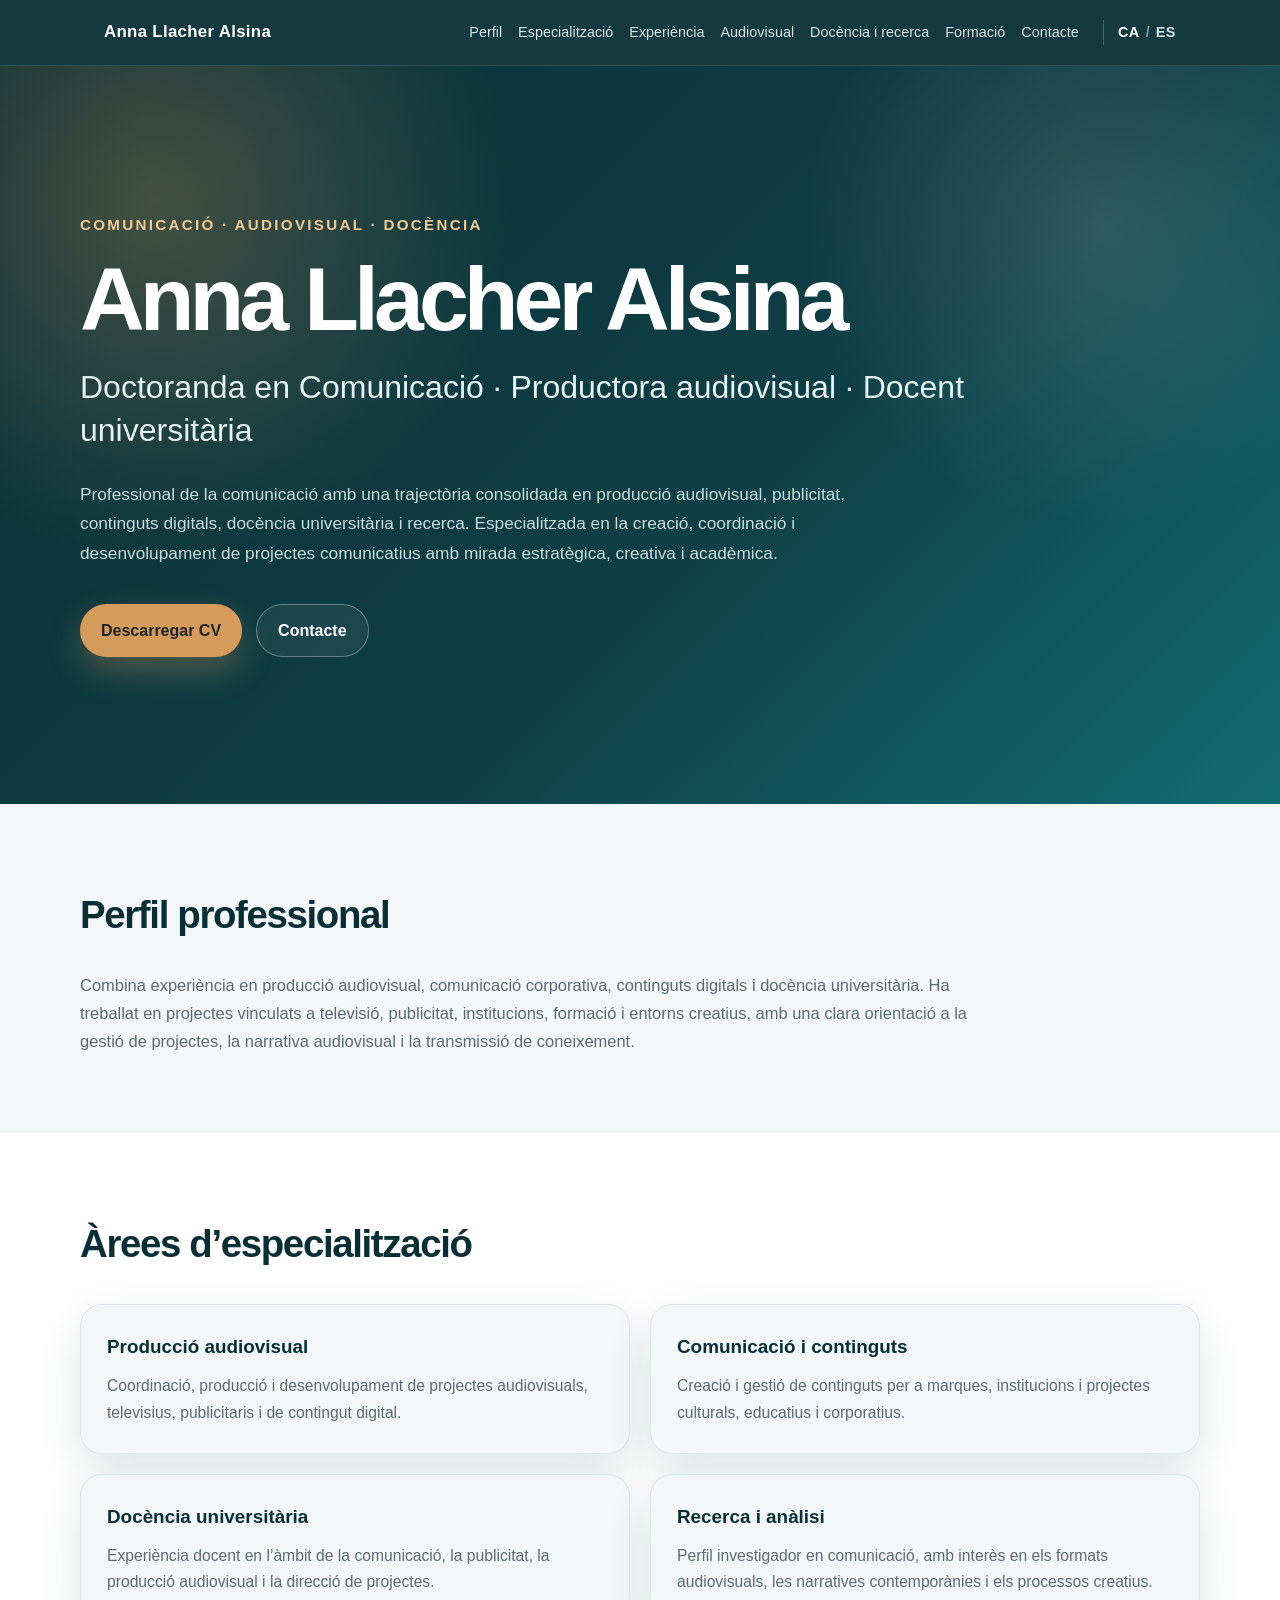
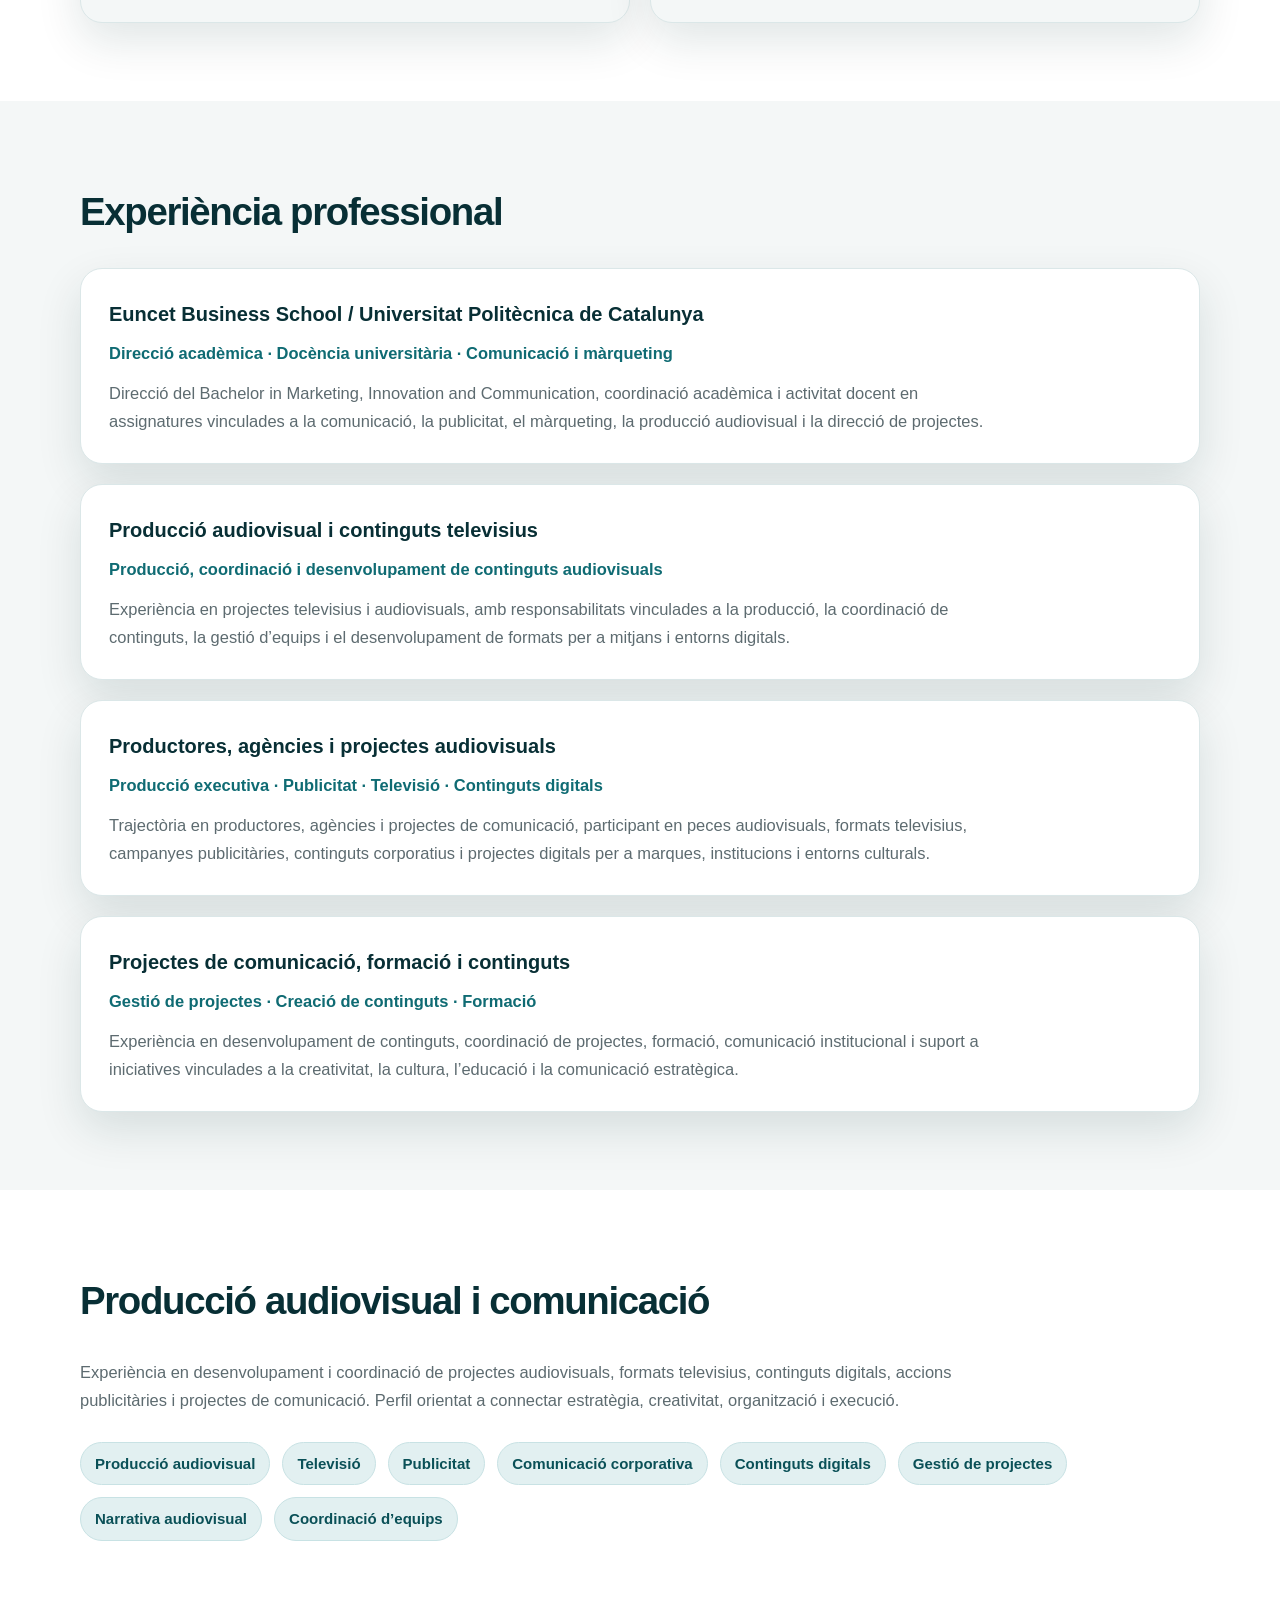
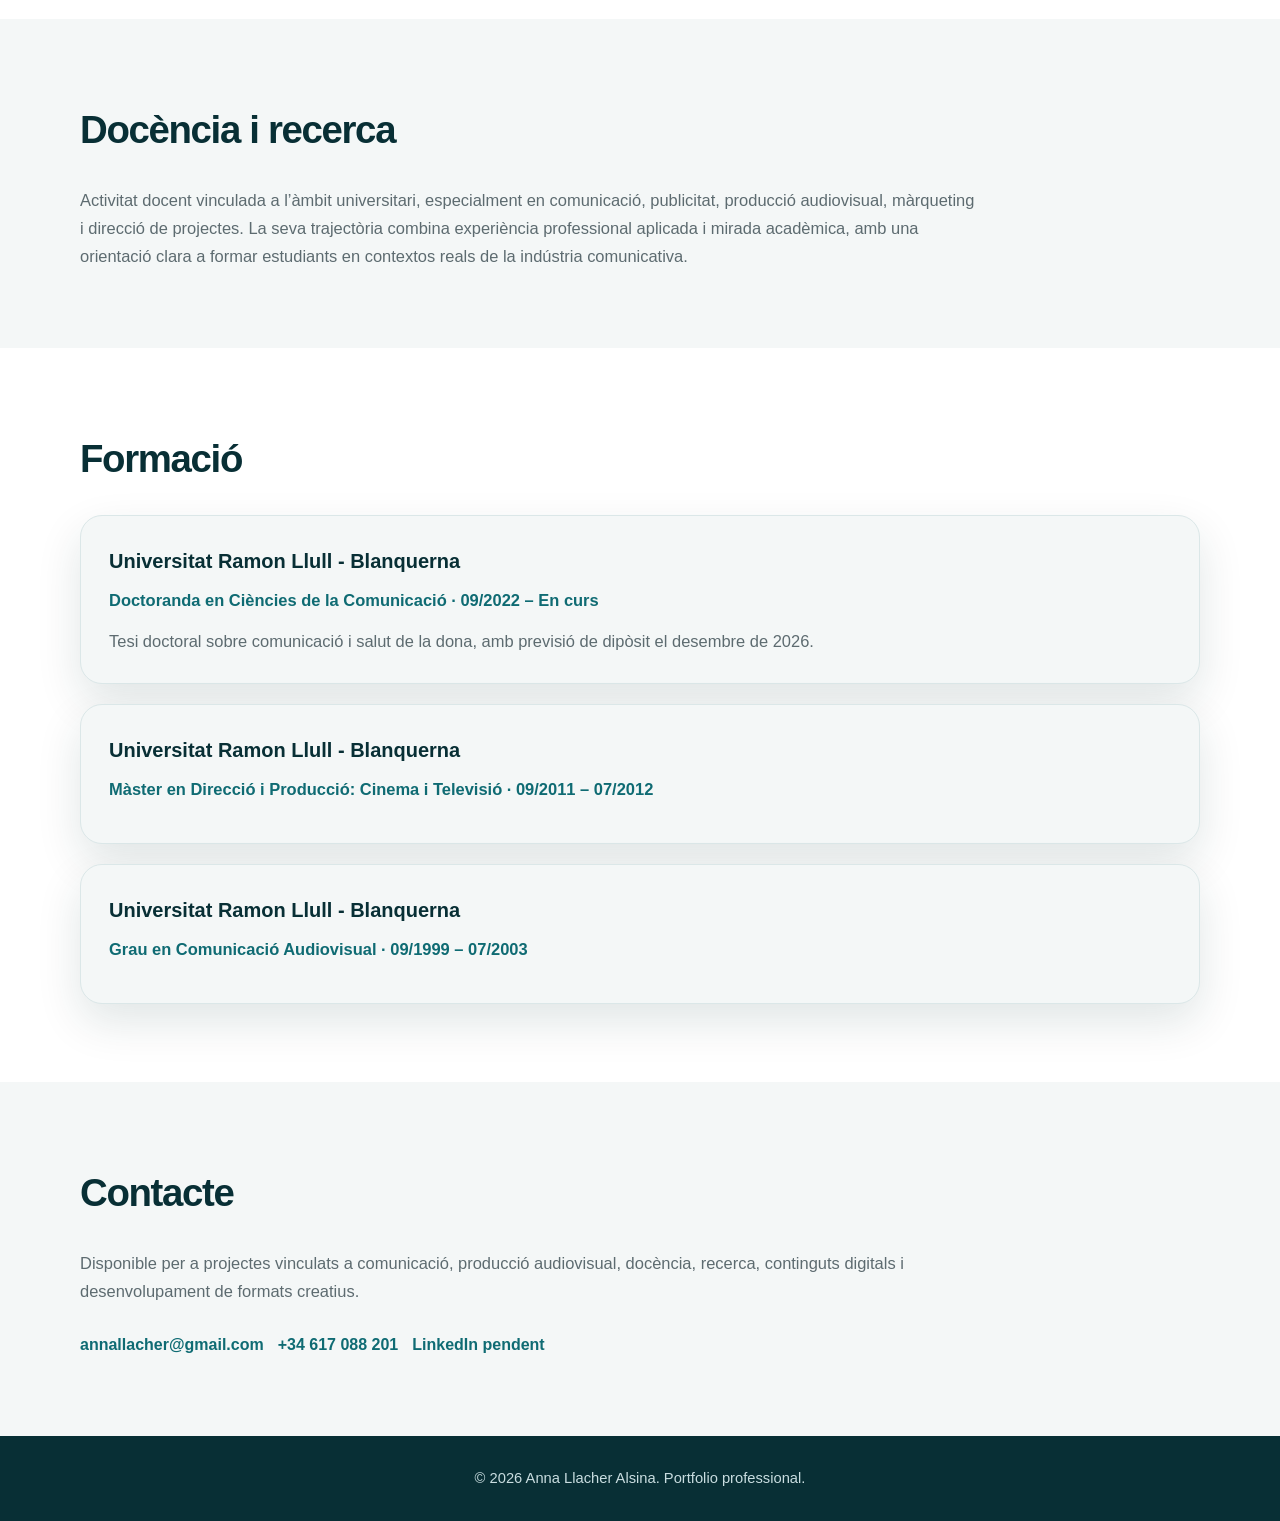
==== index.html @ 97cc1ad0 "Initial Anna Llacher professional portfolio" ====
<!DOCTYPE html>
<html lang="ca">

<head>
    <meta charset="UTF-8" />
    <meta name="viewport" content="width=device-width, initial-scale=1.0" />

    <title>Anna Llacher Alsina | Comunicació, audiovisual i docència</title>

    <meta name="description"
        content="Portfolio professional d'Anna Llacher Alsina, doctoranda en Comunicació, productora audiovisual, docent universitària i professional de la comunicació." />

    <link rel="stylesheet" href="styles.css" />
</head>

<body>

    <header class="site-header">
        <nav class="navbar">
            <a class="brand" href="#inici">Anna Llacher Alsina</a>

            <div class="nav-links">
                <a href="#perfil">Perfil</a>
                <a href="#especialitzacio">Especialització</a>
                <a href="#experiencia">Experiència</a>
                <a href="#audiovisual">Audiovisual</a>
                <a href="#docencia">Docència i recerca</a>
                <a href="#formacio">Formació</a>
                <a href="#contacte">Contacte</a>

                <div class="language-switcher">
                    <a href="index.html" class="active">CA</a>
                    <span>/</span>
                    <a href="es.html">ES</a>
                </div>
            </div>
        </nav>
    </header>

    <main id="inici">
        <section class="hero">
            <div class="hero-content">
                <p class="eyebrow">Comunicació · Audiovisual · Docència</p>

                <h1>Anna Llacher Alsina</h1>

                <h2>Doctoranda en Comunicació · Productora audiovisual · Docent universitària</h2>

                <p class="hero-text">
                    Professional de la comunicació amb una trajectòria consolidada en producció audiovisual,
                    publicitat, continguts digitals, docència universitària i recerca. Especialitzada en la
                    creació, coordinació i desenvolupament de projectes comunicatius amb mirada estratègica,
                    creativa i acadèmica.
                </p>

                <div class="hero-actions">
                    <a class="btn btn-primary" href="assets/cv/Anna_Llacher_CV_Septiembre2025_CA.pdf" download>
                        Descarregar CV
                    </a>

                    <a class="btn btn-secondary" href="#contacte">
                        Contacte
                    </a>
                </div>
            </div>
        </section>

        <section id="perfil" class="section">
            <div class="container">
                <h2>Perfil professional</h2>

                <p>
                    Combina experiència en producció audiovisual, comunicació corporativa, continguts digitals
                    i docència universitària. Ha treballat en projectes vinculats a televisió, publicitat,
                    institucions, formació i entorns creatius, amb una clara orientació a la gestió de projectes,
                    la narrativa audiovisual i la transmissió de coneixement.
                </p>
            </div>
        </section>

        <section id="especialitzacio" class="section section-alt">
            <div class="container">
                <h2>Àrees d’especialització</h2>

                <div class="grid">
                    <article class="mini-card">
                        <h3>Producció audiovisual</h3>
                        <p>
                            Coordinació, producció i desenvolupament de projectes audiovisuals, televisius,
                            publicitaris i de contingut digital.
                        </p>
                    </article>

                    <article class="mini-card">
                        <h3>Comunicació i continguts</h3>
                        <p>
                            Creació i gestió de continguts per a marques, institucions i projectes culturals,
                            educatius i corporatius.
                        </p>
                    </article>

                    <article class="mini-card">
                        <h3>Docència universitària</h3>
                        <p>
                            Experiència docent en l’àmbit de la comunicació, la publicitat, la producció
                            audiovisual i la direcció de projectes.
                        </p>
                    </article>

                    <article class="mini-card">
                        <h3>Recerca i anàlisi</h3>
                        <p>
                            Perfil investigador en comunicació, amb interès en els formats audiovisuals,
                            les narratives contemporànies i els processos creatius.
                        </p>
                    </article>
                </div>
            </div>
        </section>

        <section id="experiencia" class="section">
            <div class="container">
                <h2>Experiència professional</h2>

                <article class="card">
                    <h3>Euncet Business School / Universitat Politècnica de Catalunya</h3>
                    <p class="card-subtitle">Direcció acadèmica · Docència universitària · Comunicació i màrqueting</p>

                    <p>
                        Direcció del Bachelor in Marketing, Innovation and Communication, coordinació acadèmica
                        i activitat docent en assignatures vinculades a la comunicació, la publicitat, el màrqueting,
                        la producció audiovisual i la direcció de projectes.
                    </p>
                </article>

                <article class="card">
                    <h3>Producció audiovisual i continguts televisius</h3>
                    <p class="card-subtitle">Producció, coordinació i desenvolupament de continguts audiovisuals</p>

                    <p>
                        Experiència en projectes televisius i audiovisuals, amb responsabilitats vinculades a la
                        producció, la coordinació de continguts, la gestió d’equips i el desenvolupament de formats
                        per a mitjans i entorns digitals.
                    </p>
                </article>

                <article class="card">
                    <h3>Productores, agències i projectes audiovisuals</h3>
                    <p class="card-subtitle">Producció executiva · Publicitat · Televisió · Continguts digitals</p>

                    <p>
                        Trajectòria en productores, agències i projectes de comunicació, participant en peces
                        audiovisuals, formats televisius, campanyes publicitàries, continguts corporatius i projectes
                        digitals per a marques, institucions i entorns culturals.
                    </p>
                </article>

                <article class="card">
                    <h3>Projectes de comunicació, formació i continguts</h3>
                    <p class="card-subtitle">Gestió de projectes · Creació de continguts · Formació</p>

                    <p>
                        Experiència en desenvolupament de continguts, coordinació de projectes, formació,
                        comunicació institucional i suport a iniciatives vinculades a la creativitat, la cultura,
                        l’educació i la comunicació estratègica.
                    </p>
                </article>
            </div>
        </section>

        <section id="audiovisual" class="section section-alt">
            <div class="container">
                <h2>Producció audiovisual i comunicació</h2>

                <p>
                    Experiència en desenvolupament i coordinació de projectes audiovisuals, formats televisius,
                    continguts digitals, accions publicitàries i projectes de comunicació. Perfil orientat a
                    connectar estratègia, creativitat, organització i execució.
                </p>

                <div class="tags">
                    <span>Producció audiovisual</span>
                    <span>Televisió</span>
                    <span>Publicitat</span>
                    <span>Comunicació corporativa</span>
                    <span>Continguts digitals</span>
                    <span>Gestió de projectes</span>
                    <span>Narrativa audiovisual</span>
                    <span>Coordinació d’equips</span>
                </div>
            </div>
        </section>

        <section id="docencia" class="section">
            <div class="container">
                <h2>Docència i recerca</h2>

                <p>
                    Activitat docent vinculada a l’àmbit universitari, especialment en comunicació,
                    publicitat, producció audiovisual, màrqueting i direcció de projectes. La seva
                    trajectòria combina experiència professional aplicada i mirada acadèmica, amb una
                    orientació clara a formar estudiants en contextos reals de la indústria comunicativa.
                </p>
            </div>
        </section>

        <section id="formacio" class="section section-alt">
            <div class="container">
                <h2>Formació</h2>

                <article class="card">
                    <h3>Universitat Ramon Llull - Blanquerna</h3>
                    <p class="card-subtitle">Doctoranda en Ciències de la Comunicació · 09/2022 – En curs</p>
                    <p>
                        Tesi doctoral sobre comunicació i salut de la dona, amb previsió de dipòsit
                        el desembre de 2026.
                    </p>
                </article>

                <article class="card">
                    <h3>Universitat Ramon Llull - Blanquerna</h3>
                    <p class="card-subtitle">Màster en Direcció i Producció: Cinema i Televisió · 09/2011 – 07/2012</p>
                </article>

                <article class="card">
                    <h3>Universitat Ramon Llull - Blanquerna</h3>
                    <p class="card-subtitle">Grau en Comunicació Audiovisual · 09/1999 – 07/2003</p>
                </article>
            </div>
        </section>

        <section id="contacte" class="section">
            <div class="container">
                <h2>Contacte</h2>

                <p>
                    Disponible per a projectes vinculats a comunicació, producció audiovisual, docència,
                    recerca, continguts digitals i desenvolupament de formats creatius.
                </p>

                <div class="contact-links">
                    <a href="mailto:annallacher@gmail.com">annallacher@gmail.com</a>
                    <a href="tel:+34617088201">+34 617 088 201</a>
                    <a href="#">LinkedIn pendent</a>
                </div>
            </div>
        </section>
    </main>

    <footer class="site-footer">
        <p>© <span id="current-year"></span> Anna Llacher Alsina. Portfolio professional.</p>
    </footer>

    <script src="script.js"></script>
</body>

</html>
---- styles.css ----
/* =========================================================
   Portfolio Anna Llacher Alsina
   Estils principals
   ========================================================= */

/* Reset bàsic */
* {
  box-sizing: border-box;
  margin: 0;
  padding: 0;
}

/* Variables generals */
:root {
  --color-bg: #0f3f46;
  --color-bg-dark: #082f35;
  --color-bg-soft: #f4f7f7;
  --color-surface: #ffffff;
  --color-surface-alt: #eef5f5;
  --color-text: #172326;
  --color-text-muted: #5d6b70;
  --color-primary: #0f6b73;
  --color-primary-dark: #0a5057;
  --color-accent: #d59b5b;
  --color-border: #dbe7e8;
  --color-white: #ffffff;

  --max-width: 1120px;
  --radius-lg: 22px;
  --radius-md: 14px;
  --shadow-soft: 0 18px 45px rgba(8, 47, 53, 0.12);
}

/* Navegació suau per ancles */
html {
  scroll-behavior: smooth;
}

/* Estil general */
body {
  font-family: Arial, Helvetica, sans-serif;
  background: var(--color-bg-soft);
  color: var(--color-text);
  line-height: 1.7;
}

/* =========================================================
   Header i navegació
   ========================================================= */

.site-header {
  position: sticky;
  top: 0;
  z-index: 20;
  background: rgba(8, 47, 53, 0.95);
  backdrop-filter: blur(12px);
  border-bottom: 1px solid rgba(255, 255, 255, 0.12);
}

.navbar {
  max-width: var(--max-width);
  margin: 0 auto;
  padding: 18px 24px;
  display: flex;
  align-items: center;
  justify-content: space-between;
  gap: 24px;
}

.brand {
  color: var(--color-white);
  text-decoration: none;
  font-size: 1.05rem;
  font-weight: 700;
  letter-spacing: 0.02em;
  white-space: nowrap;
}

.nav-links {
  display: flex;
  align-items: center;
  gap: 16px;
  flex-wrap: wrap;
}

.nav-links a {
  color: #d6e6e8;
  text-decoration: none;
  font-size: 0.9rem;
  transition: color 0.2s ease;
}

.nav-links a:hover {
  color: var(--color-white);
}

/* Selector d’idioma */
.language-switcher {
  display: inline-flex;
  align-items: center;
  gap: 6px;
  margin-left: 8px;
  padding-left: 14px;
  border-left: 1px solid rgba(255, 255, 255, 0.22);
  color: #a9c7cb;
  font-size: 0.86rem;
  font-weight: 700;
}

.language-switcher a {
  color: #d6e6e8;
  text-decoration: none;
  letter-spacing: 0.04em;
}

.language-switcher a.active {
  color: var(--color-white);
}

.language-switcher span {
  color: #7fa5aa;
}

/* =========================================================
   Hero principal
   ========================================================= */

.hero {
  min-height: 82vh;
  display: flex;
  align-items: center;
  padding: 92px 24px;
  color: var(--color-white);
  background:
    radial-gradient(circle at 12% 18%, rgba(213, 155, 91, 0.28), transparent 28%),
    radial-gradient(circle at 86% 22%, rgba(255, 255, 255, 0.12), transparent 24%),
    linear-gradient(135deg, var(--color-bg-dark) 0%, var(--color-bg) 58%, #126b73 100%);
}

.hero-content {
  width: 100%;
  max-width: var(--max-width);
  margin: 0 auto;
}

.eyebrow {
  color: #f3c991;
  font-size: 0.95rem;
  font-weight: 700;
  letter-spacing: 0.15em;
  text-transform: uppercase;
  margin-bottom: 18px;
}

.hero h1 {
  max-width: 900px;
  font-size: clamp(3rem, 7vw, 5.9rem);
  line-height: 0.98;
  letter-spacing: -0.055em;
  margin-bottom: 22px;
}

.hero h2 {
  max-width: 940px;
  color: #e6f3f4;
  font-size: clamp(1.25rem, 2.5vw, 2rem);
  font-weight: 500;
  line-height: 1.35;
  margin-bottom: 28px;
}

.hero-text {
  max-width: 820px;
  color: #c9dde0;
  font-size: 1.08rem;
  margin-bottom: 36px;
}

/* Botons */
.hero-actions {
  display: flex;
  gap: 14px;
  flex-wrap: wrap;
}

.btn {
  display: inline-flex;
  align-items: center;
  justify-content: center;
  min-height: 46px;
  padding: 12px 21px;
  border-radius: 999px;
  font-weight: 700;
  text-decoration: none;
  transition:
    transform 0.18s ease,
    box-shadow 0.18s ease,
    background 0.18s ease,
    border-color 0.18s ease;
}

.btn:hover {
  transform: translateY(-2px);
}

.btn-primary {
  background: var(--color-accent);
  color: #1d2527;
  box-shadow: 0 14px 32px rgba(213, 155, 91, 0.32);
}

.btn-primary:hover {
  background: #e0a968;
}

.btn-secondary {
  color: var(--color-white);
  border: 1px solid rgba(255, 255, 255, 0.32);
  background: rgba(255, 255, 255, 0.06);
}

.btn-secondary:hover {
  background: rgba(255, 255, 255, 0.13);
}

/* =========================================================
   Seccions generals
   ========================================================= */

.section {
  padding: 78px 24px;
  background: var(--color-bg-soft);
}

.section-alt {
  background: var(--color-surface);
}

.container {
  max-width: var(--max-width);
  margin: 0 auto;
}

.section h2 {
  color: var(--color-bg-dark);
  font-size: clamp(1.85rem, 3vw, 2.55rem);
  letter-spacing: -0.035em;
  margin-bottom: 24px;
}

.section p {
  max-width: 900px;
  color: var(--color-text-muted);
  font-size: 1.03rem;
}

/* =========================================================
   Targetes
   ========================================================= */

.card {
  background: var(--color-surface);
  border: 1px solid var(--color-border);
  border-radius: var(--radius-lg);
  padding: 28px;
  margin-top: 20px;
  box-shadow: var(--shadow-soft);
}

.section-alt .card {
  background: var(--color-bg-soft);
}

.card h3 {
  color: var(--color-bg-dark);
  font-size: 1.25rem;
  margin-bottom: 8px;
}

.card-subtitle {
  color: var(--color-primary) !important;
  font-weight: 700;
  margin-bottom: 12px;
}

/* =========================================================
   Grid d’especialització
   ========================================================= */

.grid {
  display: grid;
  grid-template-columns: repeat(2, minmax(0, 1fr));
  gap: 20px;
  margin-top: 28px;
}

.mini-card {
  background: var(--color-bg-soft);
  border: 1px solid var(--color-border);
  border-radius: var(--radius-lg);
  padding: 26px;
  box-shadow: var(--shadow-soft);
}

.mini-card h3 {
  color: var(--color-bg-dark);
  font-size: 1.18rem;
  margin-bottom: 10px;
}

.mini-card p {
  color: var(--color-text-muted);
  font-size: 0.98rem;
}

/* =========================================================
   Tags
   ========================================================= */

.tags {
  display: flex;
  flex-wrap: wrap;
  gap: 12px;
  margin-top: 28px;
}

.tags span {
  display: inline-flex;
  align-items: center;
  min-height: 38px;
  padding: 8px 14px;
  border-radius: 999px;
  background: #e2f0f1;
  color: var(--color-primary-dark);
  border: 1px solid #c8e2e4;
  font-weight: 700;
  font-size: 0.94rem;
}

/* =========================================================
   Contacte
   ========================================================= */

.contact-links {
  display: flex;
  flex-wrap: wrap;
  gap: 14px;
  margin-top: 26px;
}

.contact-links a {
  color: var(--color-primary);
  font-weight: 700;
  text-decoration: none;
}

.contact-links a:hover {
  text-decoration: underline;
}

/* =========================================================
   Footer
   ========================================================= */

.site-footer {
  background: var(--color-bg-dark);
  color: #c9dde0;
  text-align: center;
  padding: 30px 24px;
}

.site-footer p {
  font-size: 0.92rem;
}

/* =========================================================
   Responsive
   ========================================================= */

@media (max-width: 900px) {
  .navbar {
    align-items: flex-start;
    flex-direction: column;
  }

  .nav-links {
    gap: 12px;
  }

  .language-switcher {
    margin-left: 0;
    padding-left: 0;
    border-left: none;
  }
}

@media (max-width: 760px) {
  .hero {
    min-height: auto;
    padding: 74px 22px;
  }

  .section {
    padding: 60px 22px;
  }

  .grid {
    grid-template-columns: 1fr;
  }

  .card,
  .mini-card {
    padding: 22px;
  }

  .hero h1 {
    letter-spacing: -0.04em;
  }
}
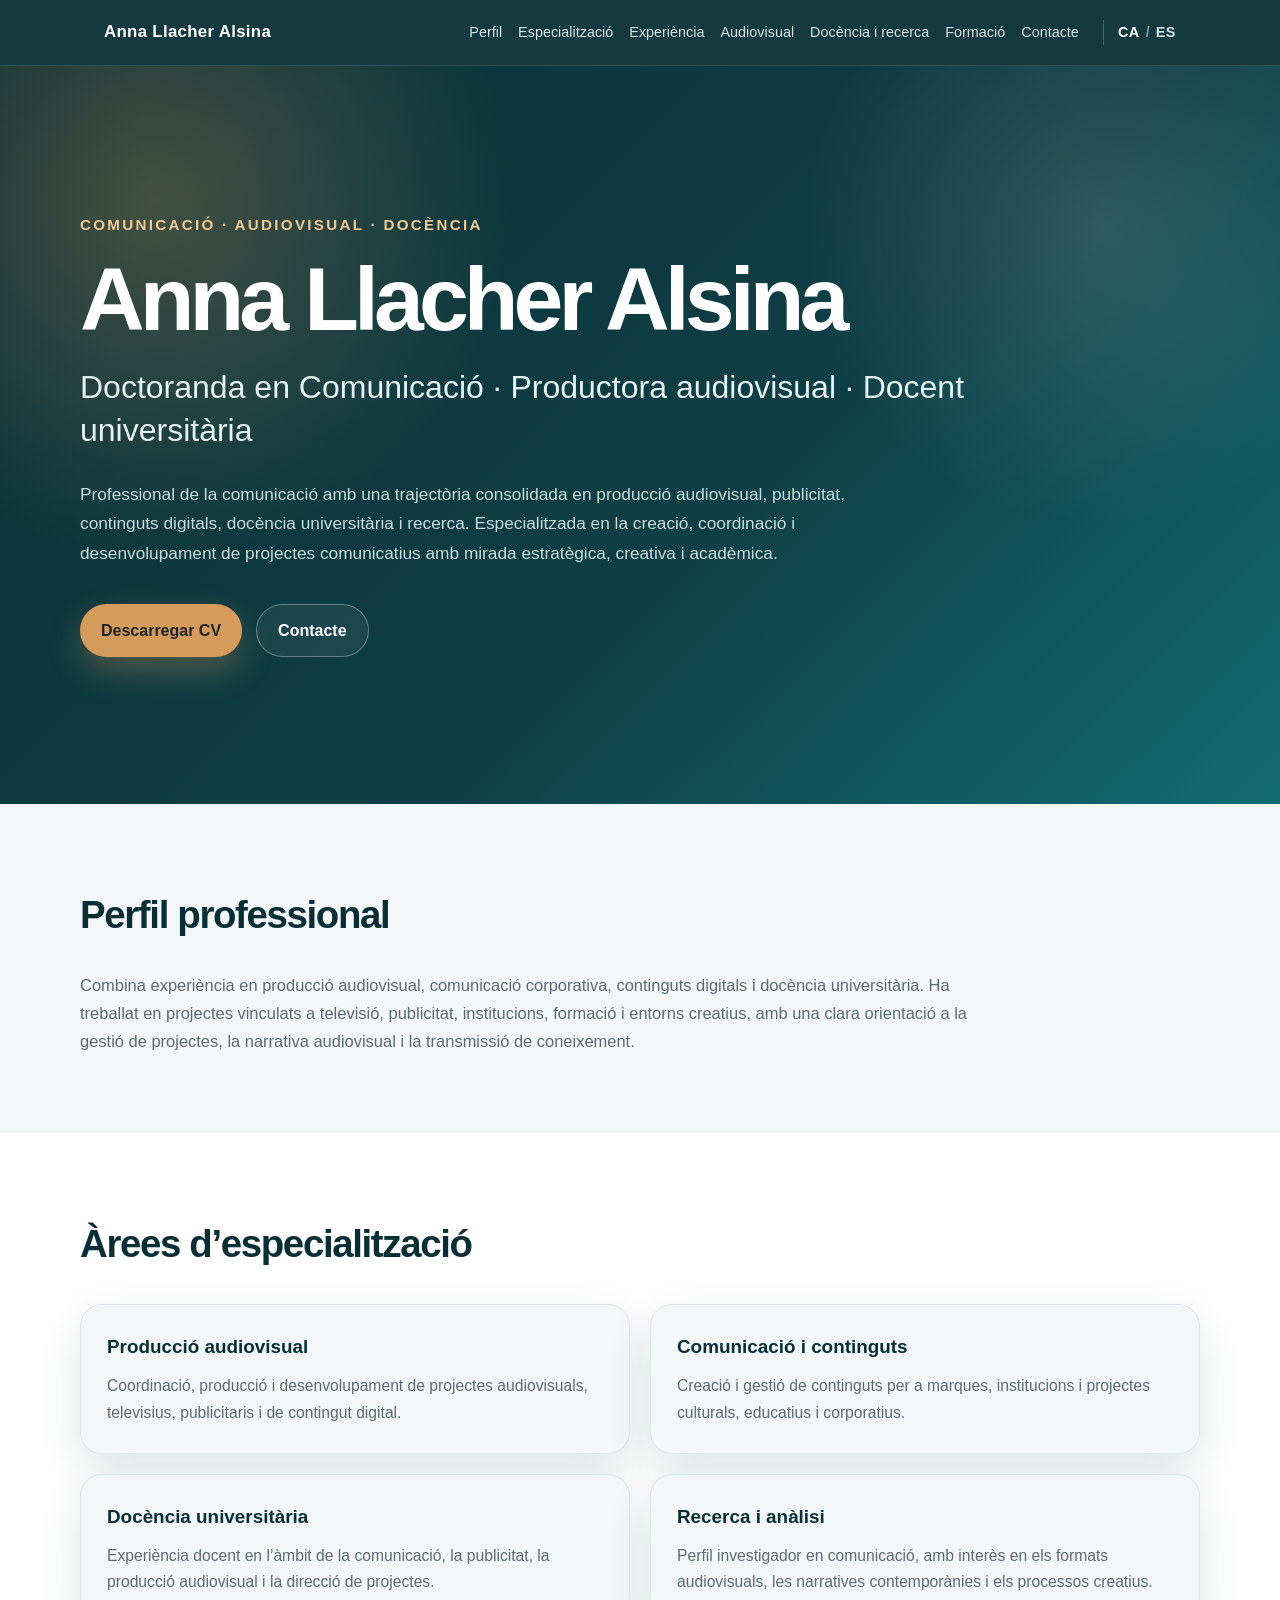
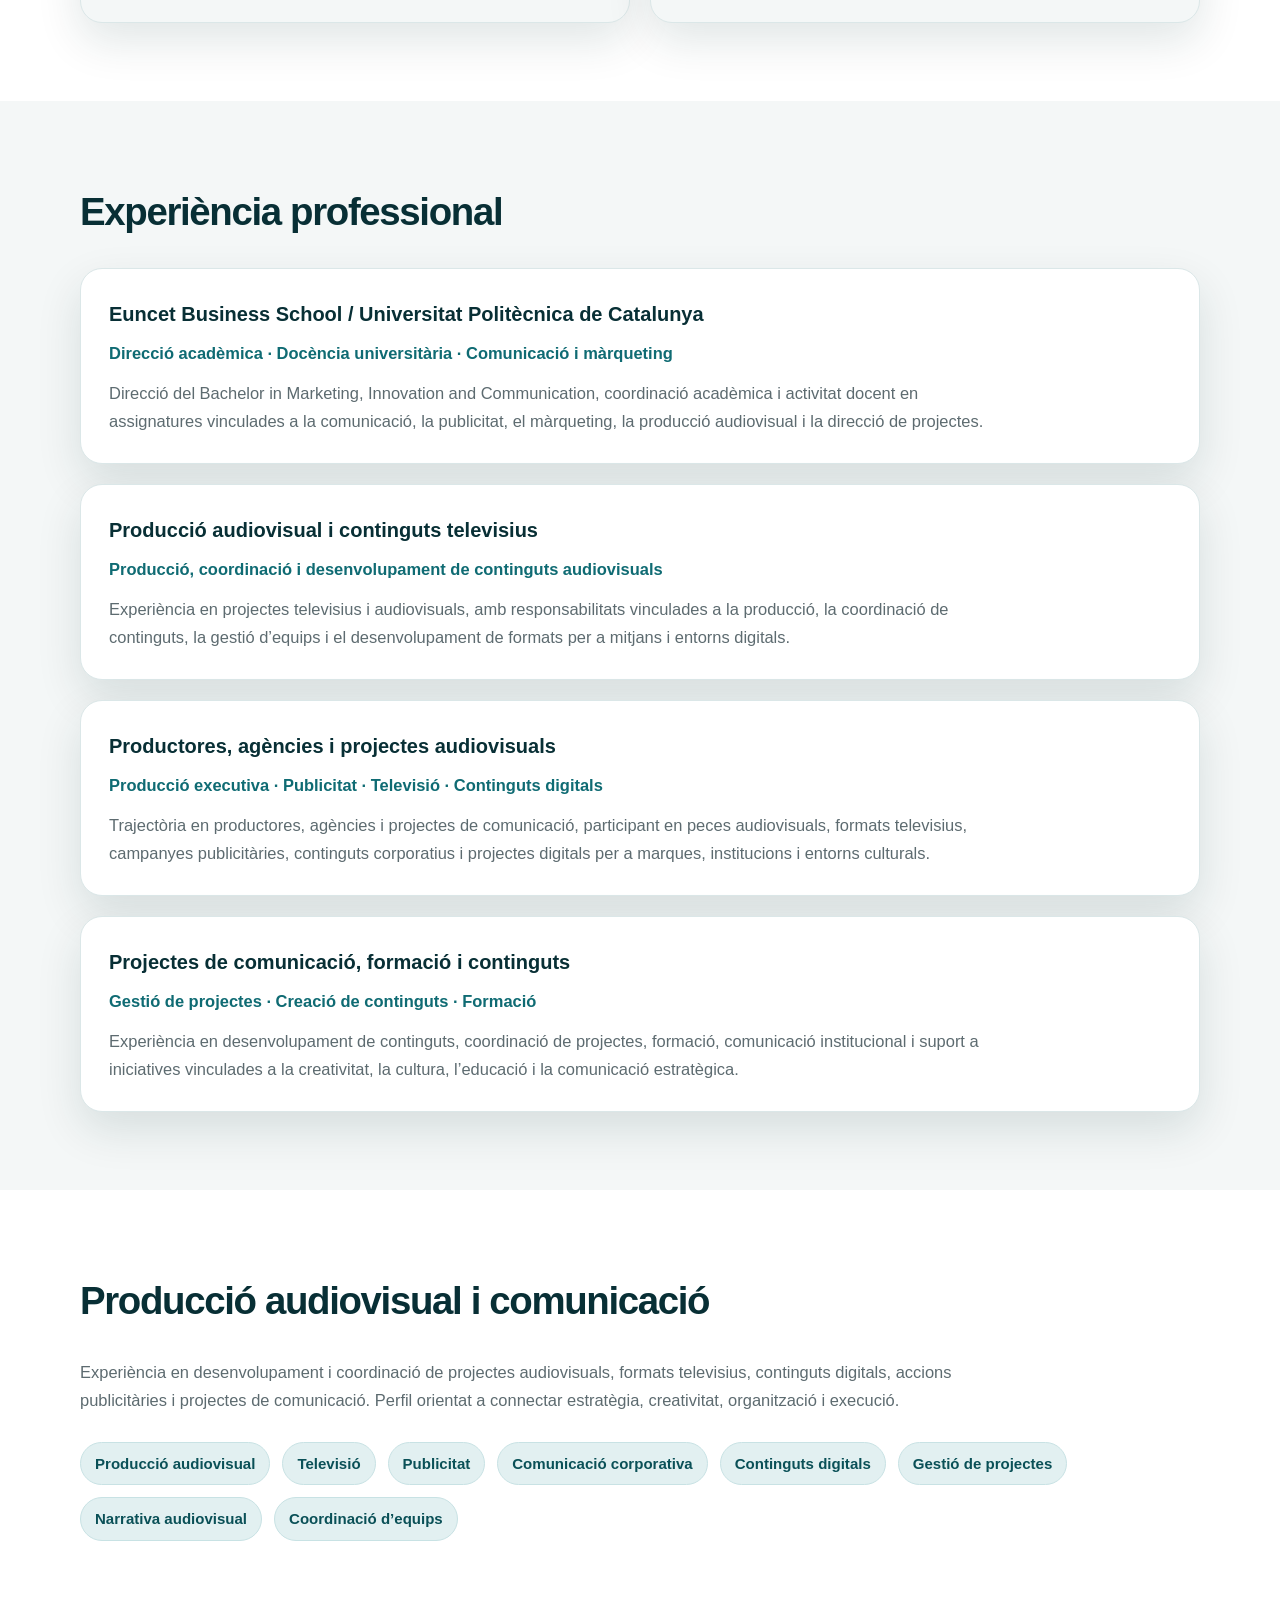
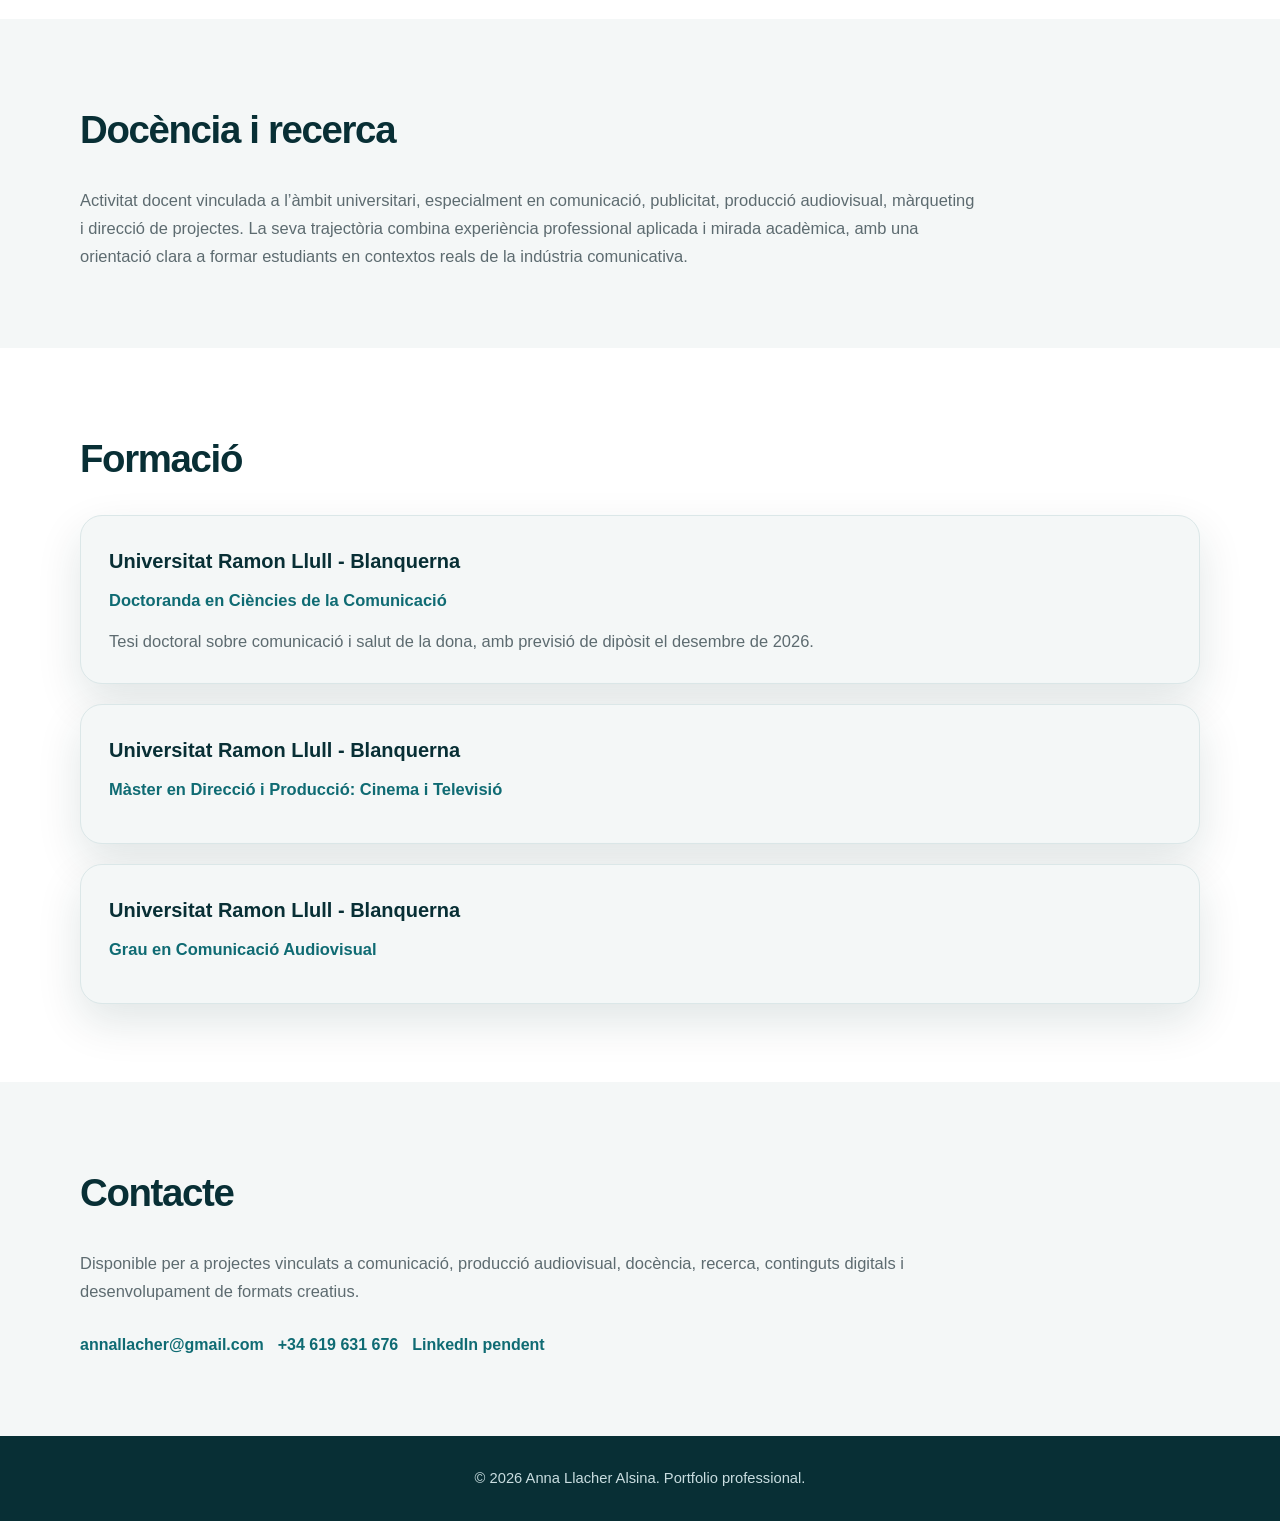
==== commit 79a7b48b: "Update portfolio content" ====
--- a/index.html
+++ b/index.html
@@ -210,7 +210,7 @@
 
                 <article class="card">
                     <h3>Universitat Ramon Llull - Blanquerna</h3>
-                    <p class="card-subtitle">Doctoranda en Ciències de la Comunicació · 09/2022 – En curs</p>
+                    <p class="card-subtitle">Doctoranda en Ciències de la Comunicació</p>
                     <p>
                         Tesi doctoral sobre comunicació i salut de la dona, amb previsió de dipòsit
                         el desembre de 2026.
@@ -219,12 +219,12 @@
 
                 <article class="card">
                     <h3>Universitat Ramon Llull - Blanquerna</h3>
-                    <p class="card-subtitle">Màster en Direcció i Producció: Cinema i Televisió · 09/2011 – 07/2012</p>
+                    <p class="card-subtitle">Màster en Direcció i Producció: Cinema i Televisió</p>
                 </article>
 
                 <article class="card">
                     <h3>Universitat Ramon Llull - Blanquerna</h3>
-                    <p class="card-subtitle">Grau en Comunicació Audiovisual · 09/1999 – 07/2003</p>
+                    <p class="card-subtitle">Grau en Comunicació Audiovisual</p>
                 </article>
             </div>
         </section>
@@ -240,7 +240,7 @@
 
                 <div class="contact-links">
                     <a href="mailto:annallacher@gmail.com">annallacher@gmail.com</a>
-                    <a href="tel:+34617088201">+34 617 088 201</a>
+                    <a href="tel:+34619631676">+34 619 631 676</a>
                     <a href="#">LinkedIn pendent</a>
                 </div>
             </div>
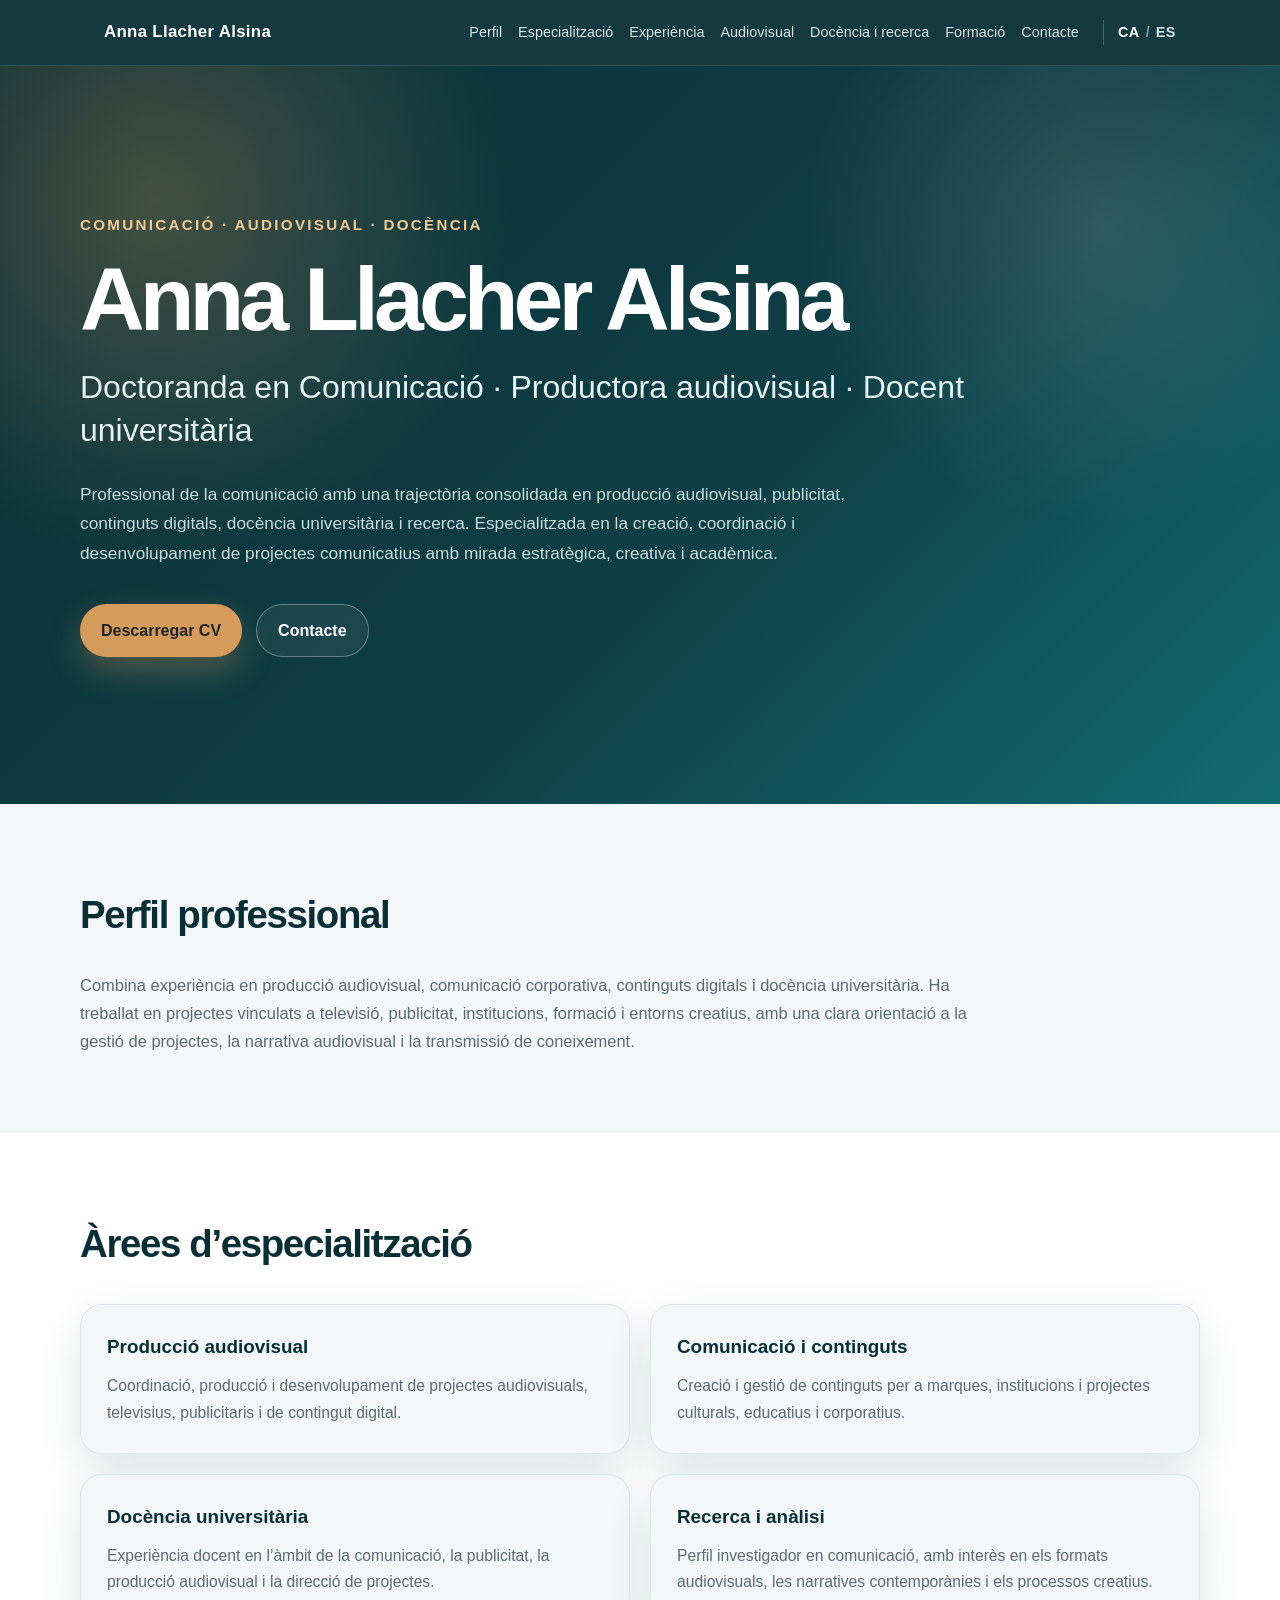
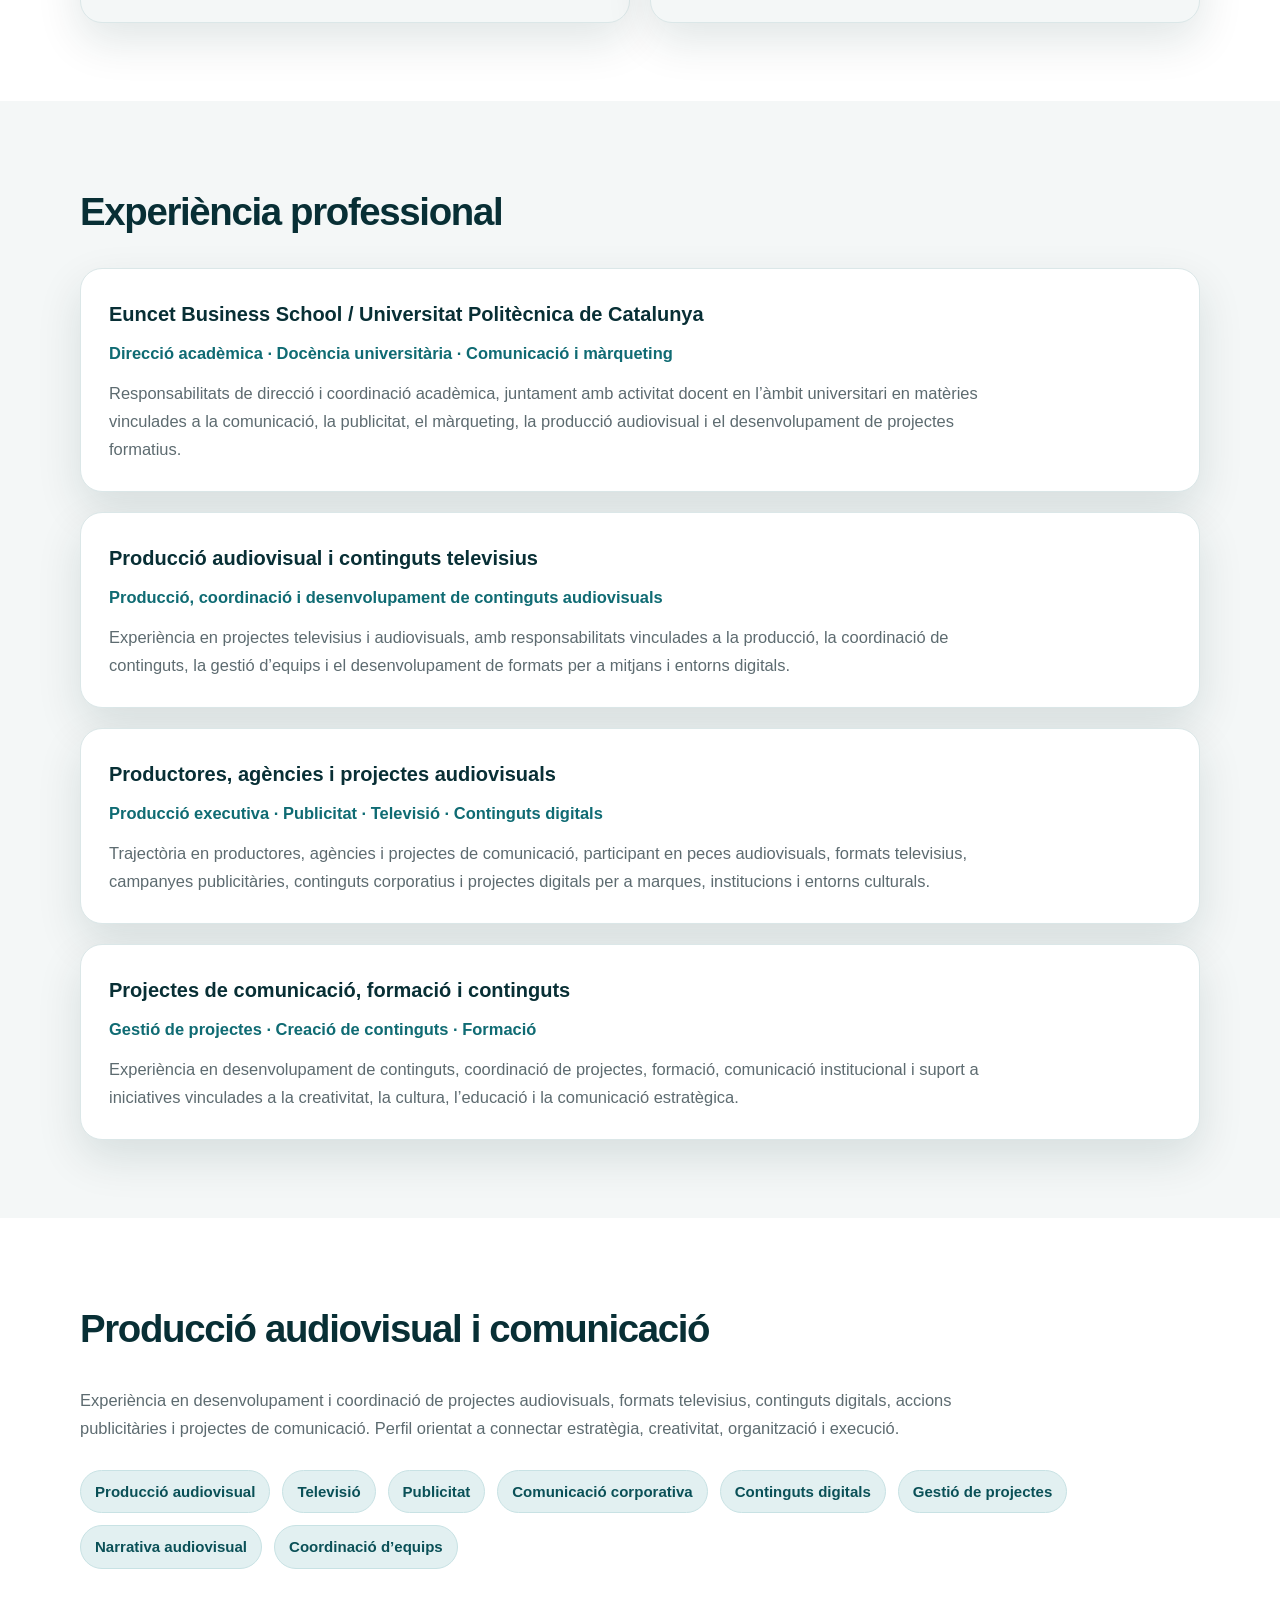
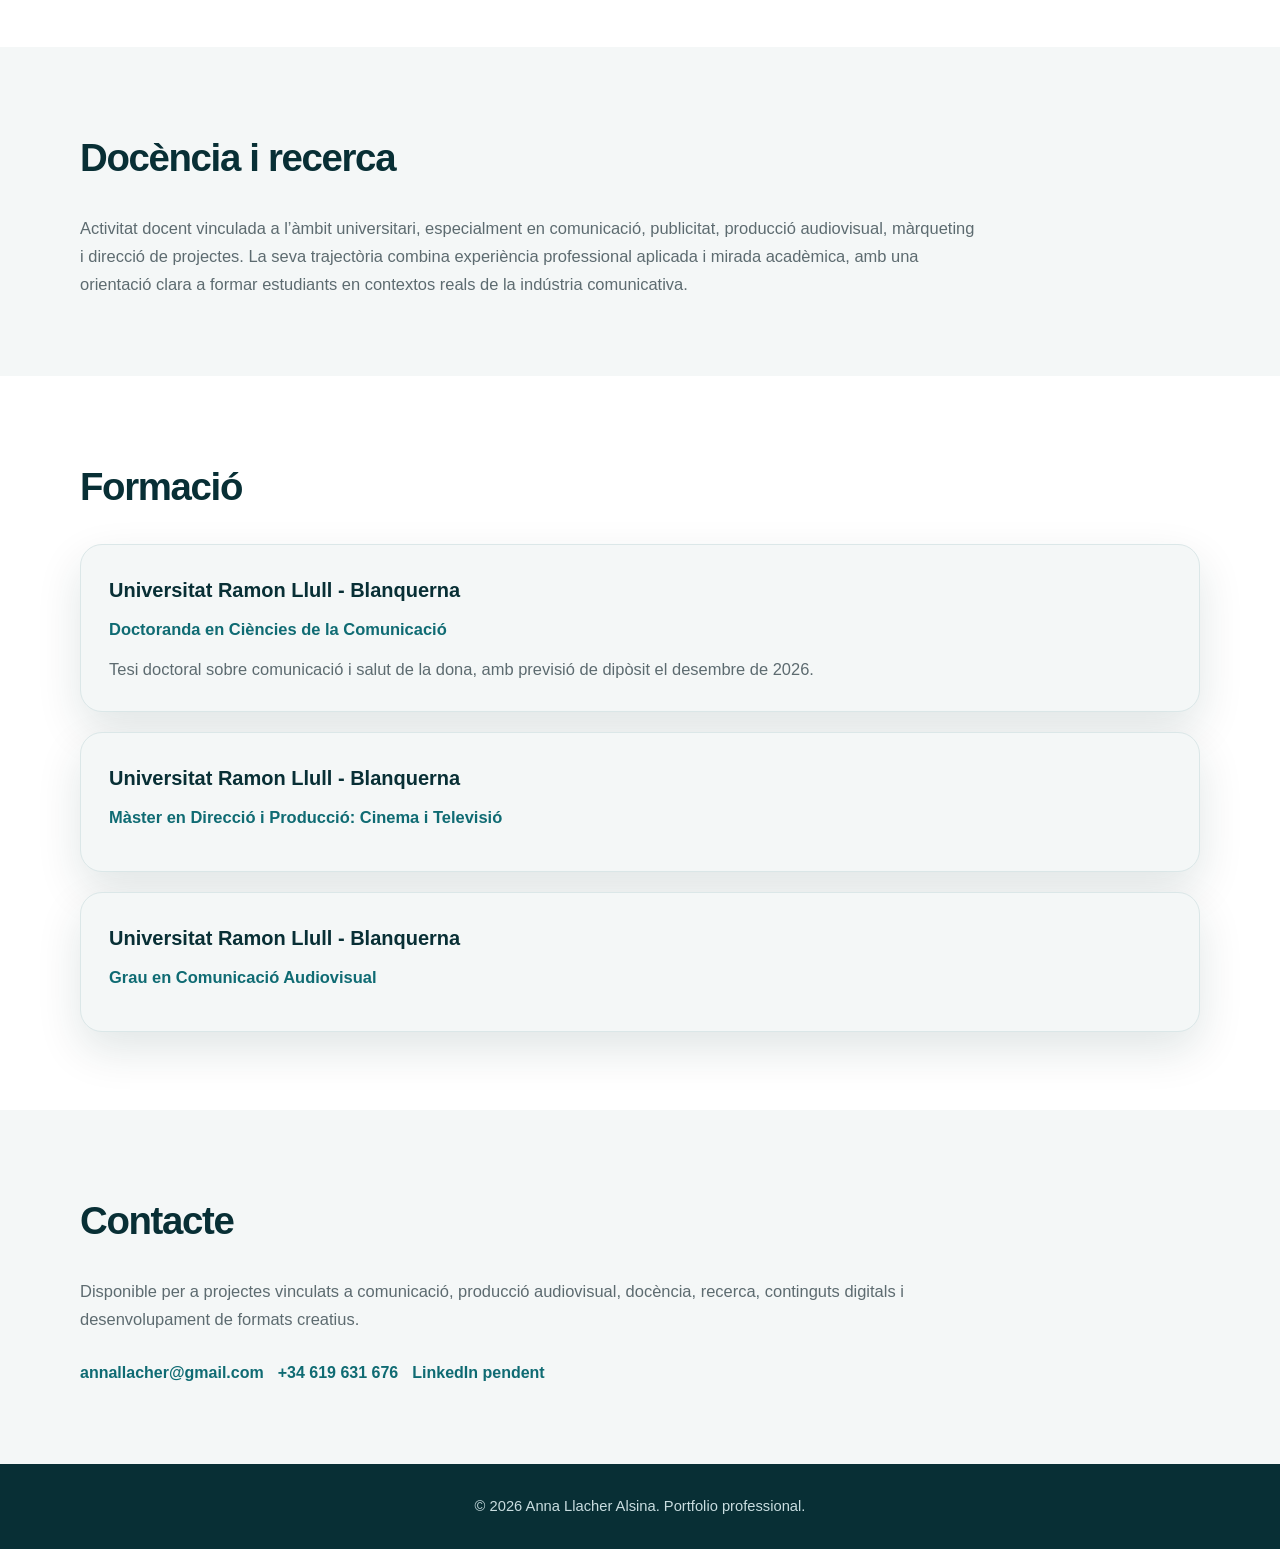
==== commit b2818a26: "Update portfolio content" ====
--- a/index.html
+++ b/index.html
@@ -127,9 +127,9 @@
                     <p class="card-subtitle">Direcció acadèmica · Docència universitària · Comunicació i màrqueting</p>
 
                     <p>
-                        Direcció del Bachelor in Marketing, Innovation and Communication, coordinació acadèmica
-                        i activitat docent en assignatures vinculades a la comunicació, la publicitat, el màrqueting,
-                        la producció audiovisual i la direcció de projectes.
+                        Responsabilitats de direcció i coordinació acadèmica, juntament amb activitat docent
+                        en l’àmbit universitari en matèries vinculades a la comunicació, la publicitat,
+                        el màrqueting, la producció audiovisual i el desenvolupament de projectes formatius.
                     </p>
                 </article>
 
